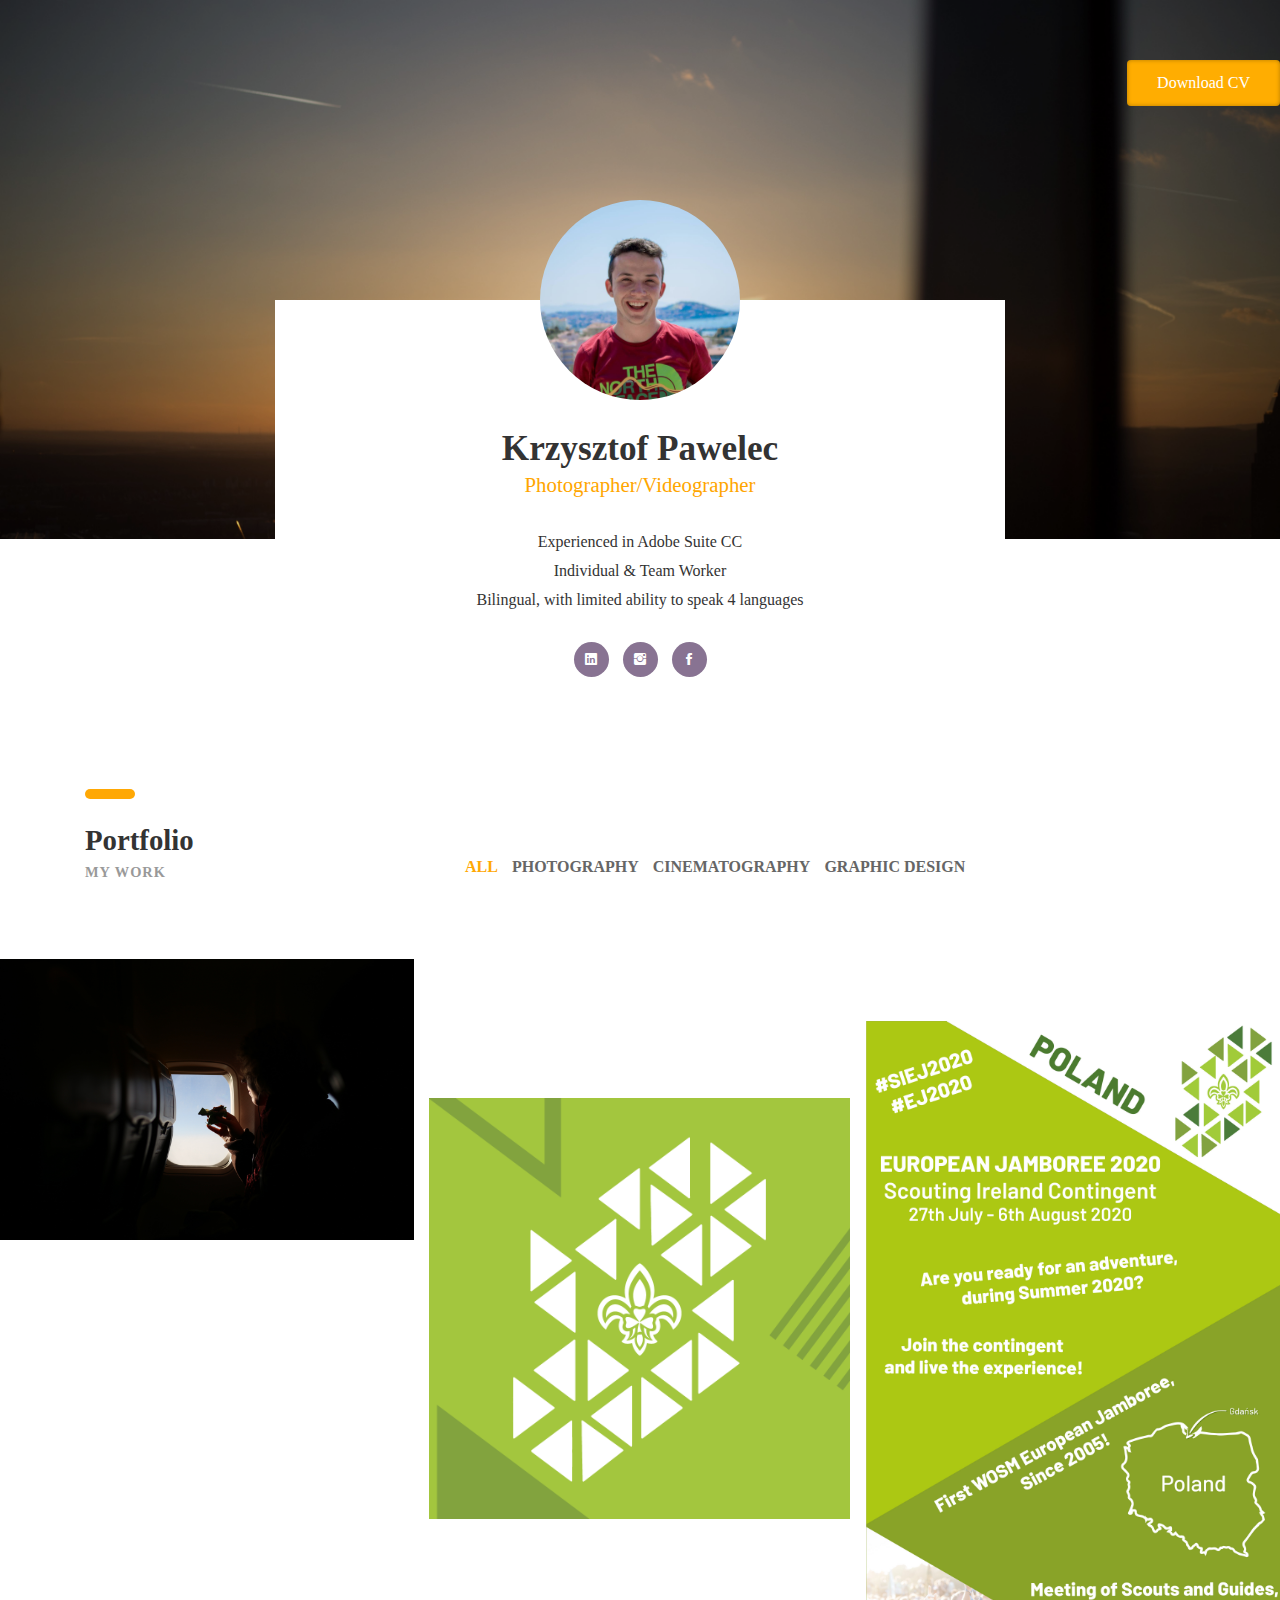
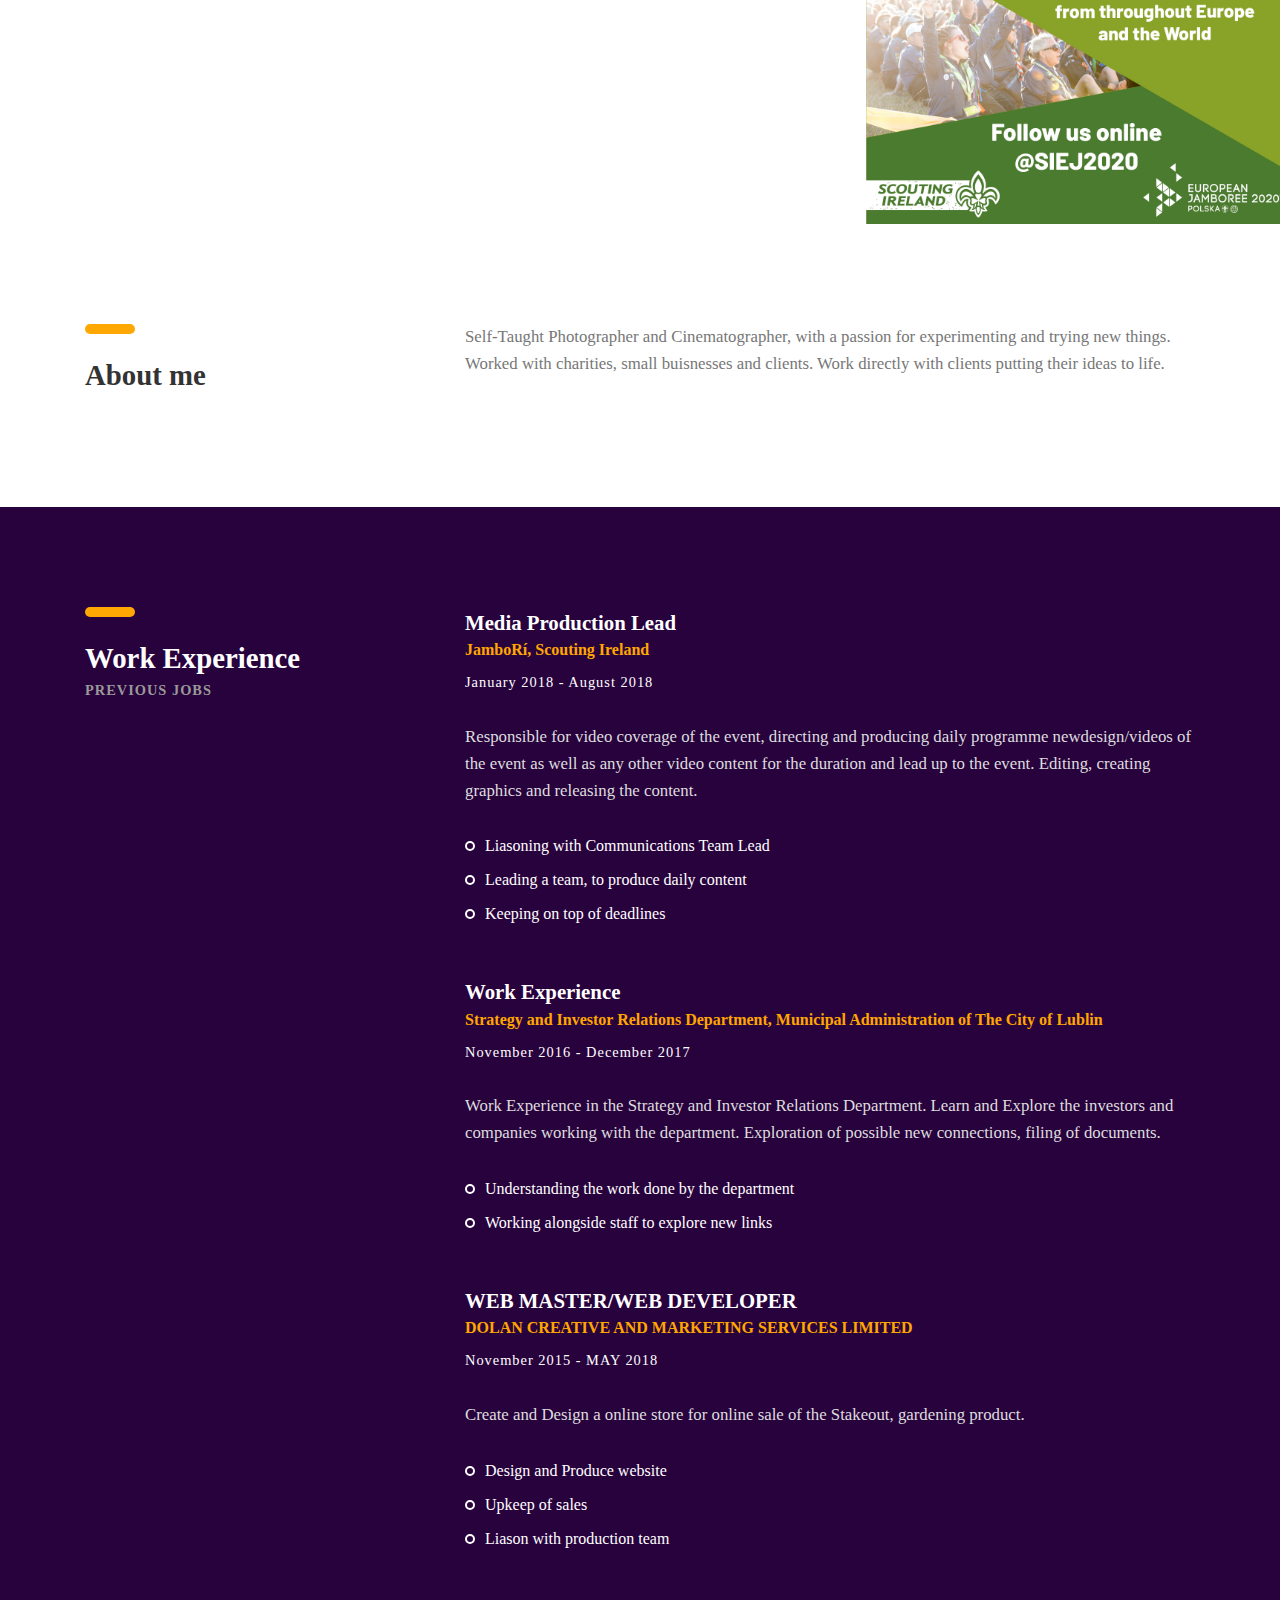
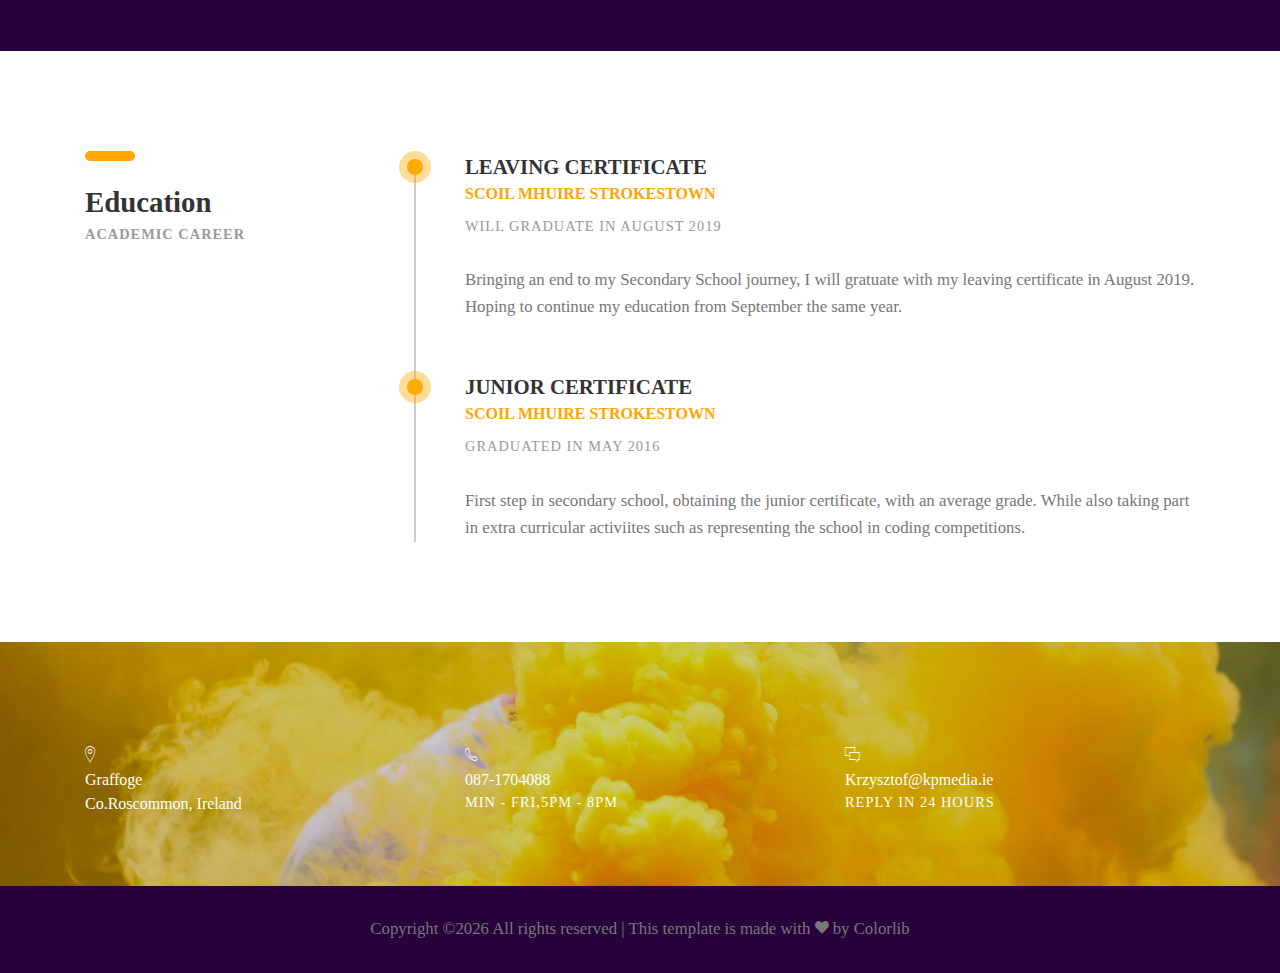
==== newindex.html @ abba3d40 "Add files via upload" ====
<!DOCTYPE HTML>
<html lang="en">
<head>
	<title>Krzysztof Pawelec</title>
	<meta http-equiv="X-UA-Compatible" content="IE=edge">
    <meta name="viewport" content="width=device-width, initial-scale=1">
	<meta charset="UTF-8">
	
	
	<!-- Font -->
	
	<link href="https://newdesign/fonts.googleapis.com/css?family=Poppins:400,500,600,700%7CAllura" rel="stylesheet">
	
	<!-- Stylesheets -->
	
	<link href="newdesign/common-css/bootstrap.css" rel="stylesheet">
	
	<link href="newdesign/common-css/ionicons.css" rel="stylesheet">
	
	<link href="newdesign/common-css/fluidbox.min.css" rel="stylesheet">
	
	<link href="newdesign/01-cv-portfolio/css/styles.css" rel="stylesheet">
	
	<link href="newdesign/01-cv-portfolio/css/responsive.css" rel="stylesheet">
	
	<link href="newdesign/common-css/lity.css" rel="stylesheet">
	
	
</head>
<body>
	
	<header>
		
			<a class="downlad-btn" href="http://cv.kpmedia.ie">Download CV</a>
		</div><!-- container -->
	</header>
	
	<section class="intro-section">
		<div class="container">
			<div class="row">
				<div class="col-md-1 col-lg-2"></div>
				<div class="col-md-10 col-lg-8">
					<div class="intro">
						<div class="profile-img"><img src="newdesign/images/profile-1-250x250.jpg" alt=""></div>
						<h2><b>Krzysztof Pawelec</b></h2>
						<h4 class="font-yellow">Photographer/Videographer</h4>
						<ul class="information margin-tb-30">
							<li>Experienced in Adobe Suite CC</li>
							<li>Individual & Team Worker</li>
							<li>Bilingual, with limited ability to speak 4 languages</li>
						</ul>
						<ul class="social-icons">
							<li><a href="https://www.linkedin.com/in/krzysztof-p/"><i class="ion-social-linkedin"></i></a></li>
							<li><a href="https://www.instagram.com/chris_pawelec/"><i class="ion-social-instagram"></i></a></li>
							<li><a href="https://www.facebook.com/mediakp/"><i class="ion-social-facebook"></i></a></li>
						</ul>
					</div><!-- intro -->
				</div><!-- col-sm-8 -->
			</div><!-- row -->
		</div><!-- container -->
	</section><!-- intro-section -->
	
	<section class="portfolio-section section">
		<div class="container">
			<div class="row">
				<div class="col-sm-4">
					<div class="heading">
						<h3><b>Portfolio</b></h3>
						<h6 class="font-lite-black"><b>MY WORK</b></h6>
					</div>
				</div><!-- col-sm-4 -->
				<div class="col-sm-8">
					<div class="portfolioFilter clearfix margin-b-80">
						<a href="#" data-filter="*" class="current"><b>ALL</b></a>
						<a href="#" data-filter=".photography"><b>PHOTOGRAPHY</b></a>
						<a href="#" data-filter=".cinematography"><b>CINEMATOGRAPHY</b></a>
						<a href="#" data-filter=".graphic-design"><b>GRAPHIC DESIGN</b></a>
					</div><!-- portfolioFilter -->
				</div><!-- col-sm-8 -->
			</div><!-- row -->
		</div><!-- container -->
		
		<div class="portfolioContainer">
			
			<div class="p-item photography">
				<a href="newdesign/images/portfolio-1-600x400.jpg" data-fluidbox>
					<img src="newdesign/images/portfolio-1-600x400.jpg" alt=""></a>
			</div><!-- p-item -->
			
			<div class="p-item cinematography">
				<a href="//www.youtube.com/watch?v=tLc3OqZ1WxQ&t" data-lity ></a>
			</div><!-- p-item -->
			
				
			<div class="p-item photography">
				<a href="newdesign/images/portfolio-2-600x400.jpg" data-lity>
					<img src="newdesign/images/portfolio-2-600x400.jpg" alt=""></a>
			</div><!-- p-item -->
			
			
			<div class="p-item photography">
				<a href="newdesign/images/portfolio-3-600x400.jpg" data-fluidbox>
					<img src="newdesign/images/portfolio-3-600x400.jpg" alt=""></a>
			</div><!-- p-item -->
			
			<div class="p-item photography">
				<a href="newdesign/images/portfolio-4-600x400.jpg" data-fluidbox>
					<img src="newdesign/images/portfolio-4-600x400.jpg" alt=""></a>
			</div><!-- p-item -->
			
			<div class="p-item photography">
				<a href="newdesign/images/portfolio-5-600x800.jpg" data-fluidbox>
					<img src="newdesign/images/portfolio-5-600x800.jpg" alt=""></a>
			</div><!-- p-item -->
				
			<div class="p-item graphic-design">
				<a href="newdesign/images/portfolio-6-600x800.jpg" data-fluidbox>
					<img src="newdesign/images/portfolio-6-600x800.jpg" alt=""></a>
			</div><!-- p-item -->
			
			<div class="p-item photography">
				<a href="newdesign/images/portfolio-7-600x400.jpg" data-fluidbox>
					<img src="newdesign/images/portfolio-7-600x400.jpg" alt=""></a>
			</div><!-- p-item -->
			
			<div class="p-item photography">	
			<a class="img" href="newdesign/images/portfolio-15-400x400.jpg" data-fluidbox>
					<img src="newdesign/images/portfolio-15-400x400.jpg" alt=""></a>
			</div><!-- p-item -->
			
			<div class="p-item graphic-design">
				<a class="img" href="newdesign/images/portfolio-16-400x400.png" data-fluidbox>
					<img src="newdesign/images/portfolio-16-400x400.png" alt=""></a>
			</div><!-- p-item -->
			
		</div><!-- portfolioContainer -->
		
	</section><!-- portfolio-section -->
	
	
	<section class="about-section section">
		<div class="container">
			<div class="row">
				<div class="col-sm-4">
					<div class="heading">
						<h3><b>About me</b></h3>
					</div>
				</div><!-- col-sm-4 -->
				<div class="col-sm-8">
					<p class="margin-b-50">Self-Taught Photographer and Cinematographer,
					with a passion for experimenting and trying new things. Worked with charities, small buisnesses and clients.
					Work directly with clients putting their ideas to life. </p>
					
					</div><!-- row -->
				</div><!-- col-sm-8 -->
			</div><!-- row -->
		</div><!-- container -->
	</section><!-- about-section -->
	
	<section class="experience-section section">
		<div class="container">
			<div class="row">
				<div class="col-sm-4">
					<div class="heading">
						<h3><b>Work Experience</b></h3>
						<h6 class="font-lite-black"><b>PREVIOUS JOBS</b></h6>
					</div>
				</div><!-- col-sm-4 -->
				<div class="col-sm-8">
					
					<div class="experience margin-b-50">
						<h4><b>Media Production Lead</b></h4>
						<h5 class="font-yellow"><b>JamboRí, Scouting Ireland</b></h5>
						<h6 class="margin-t-10">January 2018 - August 2018</h6>
						<p class="font-semi-white margin-tb-30">Responsible for video coverage of the event, 
							directing and producing daily programme newdesign/videos of the event as well as any other video content for the duration and lead up to the event. 
							Editing, creating graphics and releasing the content. </p>
						<ul class="list margin-b-30">
							<li>Liasoning with Communications Team Lead</li>
							<li>Leading a team, to produce daily content</li>
							<li>Keeping on top of deadlines</li>
						</ul>
					</div><!-- experience -->
					
					<div class="experience margin-b-50">
						<h4><b>Work Experience</b></h4>
						<h5 class="font-yellow"><b>Strategy and Investor Relations Department, Municipal Administration of The City of Lublin</b></h5>
						<h6 class="margin-t-10">November 2016 - December 2017</h6>
						<p class="font-semi-white margin-tb-30">Work Experience in the Strategy and Investor Relations Department. 
							Learn and Explore the investors and companies working with the department. 
							Exploration of possible new connections, filing of documents. </p>
						<ul class="list margin-b-30">
							<li>Understanding the work done by the department</li>
							<li>Working alongside staff to explore new links</li>
						</ul>
					</div><!-- experience -->
					
					<div class="experience margin-b-50">
						<h4><b>WEB MASTER/WEB DEVELOPER</b></h4>
						<h5 class="font-yellow"><b>DOLAN CREATIVE AND MARKETING SERVICES LIMITED</b></h5>
						<h6 class="margin-t-10">November 2015 - MAY 2018</h6>
						<p class="font-semi-white margin-tb-30">Create and Design a online store for online sale of the Stakeout, gardening product. 
							</p>
						<ul class="list margin-b-30">
							<li>Design and Produce website</li>
							<li>Upkeep of sales</li>
							<li>Liason with production team</li>
						</ul>
					</div><!-- experience -->
					
				</div><!-- col-sm-8 -->
			</div><!-- row -->
		</div><!-- container -->
		
	</section><!-- experience-section -->
	
	<section class="education-section section">
		<div class="container">
			<div class="row">
				<div class="col-sm-4">
					<div class="heading">
						<h3><b>Education</b></h3>
						<h6 class="font-lite-black"><b>ACADEMIC CAREER</b></h6>
					</div>
				</div><!-- col-sm-4 -->
				<div class="col-sm-8">
					<div class="education-wrapper">
						<div class="education margin-b-50">
							<h4><b>LEAVING CERTIFICATE</b></h4>
							<h5 class="font-yellow"><b>SCOIL MHUIRE STROKESTOWN</b></h5>
							<h6 class="font-lite-black margin-t-10">WILL GRADUATE IN AUGUST 2019</h6>
							<p class="margin-tb-30">Bringing an end to my Secondary School journey, I will gratuate with my leaving certificate in August 2019.
							Hoping to continue my education from September the same year.</p>
						</div><!-- education -->
						
						<div class="education margin-b-50">
							<h4><b>JUNIOR CERTIFICATE</b></h4>
							<h5 class="font-yellow"><b>SCOIL MHUIRE STROKESTOWN</b></h5>
							<h6 class="font-lite-black margin-t-10">GRADUATED IN MAY 2016</h6>
							<p class="margin-tb-30">First step in secondary school, obtaining the junior certificate,
with an average grade. While also taking part in extra curricular activiites such as representing the school in coding competitions.</p>
						</div><!-- education -->
					</div><!-- education-wrapper -->
				</div><!-- col-sm-8 -->
			</div><!-- row -->
		</div><!-- container -->
		
	</section><!-- about-section -->
	
	<section class="counter-section" id="counter">
		<div class="container">
			<div class="heading-wrapper">
				<div class="row">
					<div class="col-sm-6 col-md-6 col-lg-4">
						<div class="info">
							<i class="icon ion-ios-location-outline"></i>
							<div class="right-area">
								<h5>Graffoge</h5>
								<h5>Co.Roscommon, Ireland</h5>
							</div><!-- right-area -->
						</div><!-- info -->
					</div><!-- col-sm-4 -->
					
					<div class="col-sm-6 col-md-6 col-lg-4">
						<div class="info">
							<i class="icon ion-ios-telephone-outline"></i>
							<div class="right-area">
								<h5>087-1704088</h5>
								<h6>MIN - FRI,5PM - 8PM</h6>
							</div><!-- right-area -->
						</div><!-- info -->
					</div><!-- col-sm-4 -->
					
					<div class="col-sm-6 col-md-6 col-lg-4">
						<div class="info">
							<i class="icon ion-ios-chatboxes-outline"></i>
							<div class="right-area">
								<h5>Krzysztof@kpmedia.ie</h5>
								<h6>REPLY IN 24 HOURS</h6>
							</div><!-- right-area -->
						</div><!-- info -->
					</div><!-- col-sm-4 -->
				</div><!-- row -->
			</div><!-- heading-wrapper -->
		</div><!-- container-->
    </section><!-- counter-section-->
	
	<footer>
		<p class="copyright">
			<!-- Link back to Colorlib can't be removed. Template is licensed under CC BY 3.0. -->
Copyright &copy;<script>document.write(new Date().getFullYear());</script> All rights reserved | This template is made with <i class="ion-heart" aria-hidden="true"></i> by <a href="https://colorlib.com" target="_blank">Colorlib</a>
<!-- Link back to Colorlib can't be removed. Template is licensed under CC BY 3.0. -->
		</p>


	</footer>
	
	
	<!-- SCIPTS -->
	
	<script src="newdesign/common-js/jquery-3.2.1.min.js"></script>
	
	<script src="newdesign/common-js/tether.min.js"></script>
	
	<script src="newdesign/common-js/bootstrap.js"></script>
	
	<script src="newdesign/common-js/isotope.pkgd.min.js"></script>
	
	<script src="newdesign/common-js/jquery.waypoints.min.js"></script>
	
	<script src="newdesign/common-js/progressbar.min.js"></script>
	
	<script src="newdesign/common-js/jquery.fluidbox.min.js"></script>
	
	<script src="newdesign/common-js/scripts.js"></script>
	
	<script src="newdesign/common-js/jquery.js"></script>
	
	<script src="newdesign/common-js/lity.js"></script>
	
</body>
</html>
---- newdesign/common-css/fluidbox.min.css ----
@-webkit-keyframes a{0%{-webkit-transform:translate(-50%,-50%) rotateX(0) rotateY(0);transform:translate(-50%,-50%) rotateX(0) rotateY(0)}50%{-webkit-transform:translate(-50%,-50%) rotateX(-180deg) rotateY(0);transform:translate(-50%,-50%) rotateX(-180deg) rotateY(0)}to{-webkit-transform:translate(-50%,-50%) rotateX(-180deg) rotateY(-180deg);transform:translate(-50%,-50%) rotateX(-180deg) rotateY(-180deg)}}@keyframes a{0%{-webkit-transform:translate(-50%,-50%) rotateX(0) rotateY(0);transform:translate(-50%,-50%) rotateX(0) rotateY(0)}50%{-webkit-transform:translate(-50%,-50%) rotateX(-180deg) rotateY(0);transform:translate(-50%,-50%) rotateX(-180deg) rotateY(0)}to{-webkit-transform:translate(-50%,-50%) rotateX(-180deg) rotateY(-180deg);transform:translate(-50%,-50%) rotateX(-180deg) rotateY(-180deg)}}.fluidbox{outline:none}.fluidbox__overlay{background-color:hsla(0,0%,100%,.85);cursor:pointer;cursor:zoom-out;opacity:0;pointer-events:none;position:fixed;top:-100%;left:0;bottom:-100%;right:0;-webkit-transition:all .5s ease-in-out;transition:all .5s ease-in-out}.fluidbox--opened .fluidbox__overlay{pointer-events:auto}.fluidbox__wrap{background-position:center center;background-size:cover;margin:0 auto;position:relative;-webkit-transition:all .5s ease-in-out;transition:all .5s ease-in-out}.fluidbox--closed .fluidbox__thumb,.fluidbox__thumb{-webkit-transition:opacity 0s ease-in-out 0s;transition:opacity 0s ease-in-out 0s}.fluidbox__ghost{background-size:100% 100%;background-position:center center;background-repeat:no-repeat;position:absolute;-webkit-transition:opacity 0s 0s,-webkit-transform .5s 0s;transition:opacity 0s 0s,-webkit-transform .5s 0s;transition:opacity 0s 0s,transform .5s 0s;transition:opacity 0s 0s,transform .5s 0s,-webkit-transform .5s 0s}.fluidbox--opened .fluidbox__ghost{cursor:pointer;cursor:zoom-out}.fluidbox--closed .fluidbox__ghost{-webkit-transition:opacity 0s .5s,-webkit-transform .5s 0s;transition:opacity 0s .5s,-webkit-transform .5s 0s;transition:opacity 0s .5s,transform .5s 0s;transition:opacity 0s .5s,transform .5s 0s,-webkit-transform .5s 0s}.fluidbox__loader{opacity:0;-webkit-perspective:200px;perspective:200px;pointer-events:none;position:absolute;top:0;left:0;bottom:0;right:0}.fluidbox__loader:before{background-color:hsla(0,0%,100%,.85);content:'';-webkit-transform-style:preserve-3d;transform-style:preserve-3d;position:absolute;top:50%;left:50%;width:20%;padding-bottom:20%;-webkit-transform:translate(-50%,-50%);transform:translate(-50%,-50%);-webkit-transition-property:-webkit-transform;transition-property:-webkit-transform;transition-property:transform;transition-property:transform,-webkit-transform;-webkit-transition-duration:.5s;transition-duration:.5s;-webkit-transition-delay:0s;transition-delay:0s}.fluidbox--loading .fluidbox__loader{opacity:1;-webkit-transition:opacity .5s ease-in-out .5s;transition:opacity .5s ease-in-out .5s}.fluidbox--loading .fluidbox__loader:before{-webkit-animation:a 1s 0s infinite ease-in-out forwards;animation:a 1s 0s infinite ease-in-out forwards}
/*# sourceMappingURL=fluidbox.min.css.map */
---- newdesign/01-cv-portfolio/css/styles.css ----
/*
====================================================

* 	[Master Stylesheet]
	
	Theme Name :  
	Version    :  
	Author     :  
	Author URI :  

====================================================

	TOC
	
	1. PRIMARY STYLES
	2. COMMONS FOR PAGE DESIGN
	3. HEADER
	4. INTRO SECTION
	5. PORFOLIO SECTION
	6. ABOUT SECTION
	7. EXPERIENCE SECTION
	8. EDUCATION SECTION
	9. COUNTER SECTION
	10. FOOTER

====================================================


/* ---------------------------------
1. PRIMARY STYLES
--------------------------------- */

html{ font-size: 100%; height: 100%; overflow-x: hidden; margin: 0px;  padding: 0px; touch-action: manipulation; }


body{ font-size: 16px; font-family: 'Poppins', serif; width: 100%; height: 100%; margin: 0; font-weight: 400;
	-webkit-font-smoothing: antialiased; -moz-osx-font-smoothing: grayscale; word-wrap: break-word; 
	color: #333; }

h1, h2, h3, h4, h5, h6, p, a, ul, span, li, img, inpot, button{ margin: 0; padding: 0; }

h1,h2,h3,h4,h5,h6{ line-height: 1.5; font-weight: inherit; }

h1,h2,h3{ font-family: 'Poppins', cursive; }

p{ line-height: 1.6; font-size: 1.05em; font-weight: 400; color: #777; }

h1{ font-size: 4em; line-height: 1; }
h2{ font-size: 2.2em; line-height: 1.1; }
h3{ font-size: 1.8em; }
h4{ font-size: 1.3em; }
h5{ font-size: 1em; }
h6{ font-size: .9em; letter-spacing: 1px; }

a, button{ display: inline-block; text-decoration: none; color: inherit; line-height: 1; 
	-webkit-transition: all .25s ease-in-out; transition: all .25s ease-in-out; }

a:focus, a:active, a:hover,
button:focus, button:active, button:hover,
a b.light-color:hover{ text-decoration: none; color: #FFA804; }

b{ font-weight: 600; }

img{ width: 100%; }

li{ list-style: none; display: inline-block; }

span{ display: inline-block; }

button{ outline: 0; border: 0; background: none; cursor: pointer; }

.icon{ font-size: 1.1em; display: inline-block; line-height: inherit; }

[class^="icon-"]:before, [class*=" icon-"]:before{ line-height: inherit; }

b.max-bold{ font-weight: 700; }

#headerPopup{
  width:75%;
  margin:0 auto;
}

#headerPopup iframe{
  width:100%;
  margin:0 auto;
}


/* ---------------------------------
2. COMMONS FOR PAGE DESIGN
--------------------------------- */

.section{ padding: 100px 0 50px; }

.section .heading{ margin-bottom: 60px; }

.section .heading:before{ content:''; height: 10px; width: 50px; border-radius: 5px;
	margin-bottom: 20px; display: block; background: #FFA804; }
	
.margin-t-10{ margin-top: 10px; }

.margin-b-30{ margin-bottom: 30px; }
.margin-b-50{ margin-bottom: 50px; }

.margin-tb-30{ margin-top: 30px; margin-bottom: 30px; }

.font-yellow{ color: #FFA600; }

.font-semi-white{ color: #ddd; }

.font-lite-black{ color: #999; }


/* ---------------------------------
3. HEADER
--------------------------------- */

header{ position: absolute; top: 30px; left: 0; right: 0; z-index: 100; }

header .heading-wrapper{ border-radius: 5px; padding: 30px 40px 20px; background: #FFAD01; color: #fff; }

header .info{ margin-bottom: 10px; }

header .info .icon{ float: left; font-size: 30px; }

header .info .right-area{ margin-left: 45px; }

header .downlad-btn{ padding: 15px 30px; border-radius: 4px; float: right; margin-top: 30px;
	box-shadow: inset 0 0px 4px rgba(0,0,0,.3); background: #FFAD01; color: #fff; 
	-webkit-transition: all .2s ease; transition: all .2s ease; }

header .downlad-btn:hover{ -webkit-transform: translateY(-4px); transform: translateY(-4px); }


/* ---------------------------------
4. INTRO SECTION
--------------------------------- */

.intro-section{ padding-top: 200px; position: relative; background-size: cover; 
	z-index: 1;background-image: url(../../images/slider-1-1920x1080.jpg); }

.intro-section:before{ content:''; z-index: -1; position: absolute; top: 0; bottom: 0; left: 0; 
	right: 0; background: rgba(0,0,0, .2); }
	
.intro-section:after{ content: ''; position: absolute; bottom: 0; left: 0; right: 0;
	height: 150px; z-index: -1; background: #fff; }

.intro{ padding: 0 20px; margin-top: 100px; text-align: center; background: #fff; }

.intro .profile-img{ height: 200px; width: 200px; border-radius: 100px; margin: 0 auto; 
	overflow: hidden; position: relative; top: -100px; margin-bottom: -70px;  }

.intro .information > li{ display: block; margin: 5px 0; }

.intro .social-icons > li > a{ height: 35px; line-height: 35px; width: 35px; border-radius: 20px; 
	overflow: hidden; z-index: 1; position: relative; margin: 0 5px 5px; background: #887392; color: #fff; }

.intro .social-icons > li > a:after{ content: ''; position: absolute; bottom: 0; left: 0; right: 0;
	top: 0; z-index: -1; border-radius: 20px; background: #FFA804; 
	-webkit-transition: all .2s ease; transition: all .2s ease;
	-webkit-transform: scale(0); transform: scale(0); }

.intro .social-icons > li > a:hover:after{ -webkit-transform: scale(1); transform: scale(1); }


/* ---------------------------------
5. PORFOLIO SECTION
--------------------------------- */

.portfolio-section{ padding-bottom: 0; }

.portfolio-section .portfolioFilter{ margin-top: 60px; color: #666; }

.portfolio-section .portfolioFilter a{ margin: 10px 10px 0 0; }

.portfolio-section .portfolioFilter a.current{  color: #FFA804; }

.portfolio-section .portfolioContainer{ margin-left: -15px; margin-right: -15px; }

.portfolio-section .p-item{ width: 33.333%; padding: 0 7.5px 0px; margin-top: 15px; }

.portfolio-section .p-item a{ display: inline; }

.portfolio-section .p-item.p-item-2 .img:first-child{ float: left; width: 50%; padding-right: 7.5px; }

.portfolio-section .p-item.p-item-2 .img:last-child{ float: right; width: 50%; padding-left: 7.5px; }


/* ---------------------------------
6. ABOUT SECTION
--------------------------------- */

.radial-progress{ position: relative; max-width: 200px; margin: 0 auto; }

.radial-progress .progressbar-text{ font-size: 2.2em; font-weight: 500; 
	padding-bottom: 25px!important; color: #333!important; }

.radial-progress .progressbar-text:after{ content:'%'; }

.radial-progress .progress-title{ position: absolute; top: 50%; left: 50%; width: 100%;
	letter-spacing: 0; text-align: center; transform: translate(-50%, 15px); color: #777; }

	

/* ---------------------------------
7. EXPERIENCE SECTION
--------------------------------- */

.experience-section{ background: #28023D; color: #fff; }

.experience .list > li{ display: block; position: relative; margin-bottom: 10px; padding-left: 20px; }

.experience .list > li:before{ content: ''; position: absolute; top: 50%; left: 0; height: 10px; 
	width: 10px; margin-top: -5px; display: block; border-radius: 10px; border: 2px solid #fff; }

	
/* ---------------------------------
8. EDUCATION SECTION
--------------------------------- */

.education-wrapper{ position: relative; }

.education-wrapper:after{ content:''; position: absolute; top: 8px; bottom: 0; left: -51px;
	width: 2px; background: #ccc; }

.education-wrapper .education{ position: relative; }

.education-wrapper .education:after{ content:''; position: absolute; top: 8px; left: -58px; width: 16px; 
	height: 16px; border-radius: 10px; z-index: 1;
	box-shadow: 0 0 0 8px rgba(255,171,0, .4); background: #FFAB00; }
	
	
/* ---------------------------------
9. COUNTER SECTION
--------------------------------- */

.counter-section{ position: relative; padding: 100px 0 70px; background-size: cover; z-index: 1; 
	background-image: url(../../images/slider-2-1920x600.jpg); color: #fff; }

.counter-section:after{ content:''; z-index: -1; position: absolute; top: 0; bottom: 0; left: 0; 
	right: 0; background: rgba(0,0,0, .2); }

.counter{ position: relative; }
	
.counter .title{ text-align: right; margin-right: 130px; }

.counter .desc{ position: absolute; bottom: 4px; right: 0px; width: 110px; }


/* RADIAL PREOGRESS SECTION */


.radial-progress{ position: relative; max-width: 200px; margin: 0 auto; }

.radial-progress .progressbar-text{ font-size: 2.2em; font-weight: 500; 
	padding-bottom: 25px!important; color: #333!important; }

.radial-progress .progressbar-text:after{ content:'%'; }

.radial-progress .progress-title{ position: absolute; top: 50%; left: 50%; width: 100%;
	letter-spacing: 0; text-align: center; transform: translate(-50%, 15px); color: #777; }

	
	
/* ---------------------------------
10. FOOTER
--------------------------------- */

.copyright{ text-align: center; padding: 30px 0; background: #28023D; }
---- newdesign/01-cv-portfolio/css/responsive.css ----
/* Screens Resolution : 992px
-------------------------------------------------------------------------- */
@media only screen and (max-width: 1200px) {
	/* ---------------------------------
	9. COUNTER SECTION
	--------------------------------- */

	.counter-section{ text-align: center; padding: 50px 0 20px; }

	.counter{ display: inline-block; }
	
	.counter .desc{ text-align: left; }
}

/* Screens Resolution : 992px
-------------------------------------------------------------------------- */
@media only screen and (max-width: 992px) {
	
	/* ---------------------------------
	4. INTRO SECTION
	--------------------------------- */

	.intro-section{ padding-top: 250px; }
	
}

/* Screens Resolution : 767px
-------------------------------------------------------------------------- */
@media only screen and (max-width: 767px) {
	
	/* ---------------------------------
	1. PRIMARY STYLES
	--------------------------------- */

	p{ line-height: 1.4; }

	h1{ font-size: 3em; }
	h2{ font-size: 2em; }
	h3{ font-size: 1.8em; }


	
	/* ---------------------------------
	2. COMMONS FOR PAGE DESIGN
	--------------------------------- */

	.section{ padding: 50px 0 0px; }

	.section .heading{ margin-bottom: 30px; }

	
	/* ---------------------------------
	4. INTRO SECTION
	--------------------------------- */

	.intro-section{ padding-top: 350px; }


	/* ---------------------------------
	5. PORFOLIO SECTION
	--------------------------------- */

	.portfolio-section{ padding-bottom: 0; }
	
	.portfolio-section .portfolioFilter{ margin: 0px 0 10px; }
	
	.portfolio-section .portfolioContainer{ margin-left: 0; margin-right: 0; }

	.portfolio-section .p-item{ width: 50%; padding: 0 15px 0px; }

	.portfolio-section .p-item{ max-width: 400px; }

	
	/* ---------------------------------
	8. EDUCATION SECTION
	--------------------------------- */
	
	.education-wrapper:after,
	.education-wrapper .education:after{ display: none; }

}

/* Screens Resolution : 575px
-------------------------------------------------------------------------- */
@media only screen and (max-width: 575px) {
	
	/* ---------------------------------
	1. PRIMARY STYLES
	--------------------------------- */

	body{ font-size: 14px;  }
	

	/* ---------------------------------
	5. PORFOLIO SECTION
	--------------------------------- */
	
	.portfolio-section .p-item{ width: 100%; }
	
}

/* Screens Resolution : 479px
-------------------------------------------------------------------------- */
@media only screen and (max-width: 479px) {


}

/* Screens Resolution : 359px
-------------------------------------------------------------------------- */
@media only screen and (max-width: 359px) {
	
	/* ---------------------------------
	3. HEADER
	--------------------------------- */

	header .heading-wrapper{  padding: 30px 20px 20px; }

	header .info .icon{ font-size: 25px; }

	header .info .right-area{ margin-left: 35px; }

}

/* Screens Resolution : 290px
-------------------------------------------------------------------------- */
@media only screen and (max-width: 290px) {

	
}

/* Screens Resolution : 290px
-------------------------------------------------------------------------- */
@media only screen and (max-width: 260px) {
	
	/* ---------------------------------
	3. HEADER
	--------------------------------- */

	header .heading-wrapper{  padding: 10px 15px 0px; }

	header .info .icon{ font-size: 15px; }

	header .info .right-area{ margin-left: 20px; }
	
	/* ---------------------------------
	4. INTRO SECTION
	--------------------------------- */

	.intro .profile-img{ width: 80%; height: auto; top: 0; margin-bottom: 10px; }
	
	.intro{ padding: 20px 10px 0; margin-right: -15px; margin-left: -15px; }
	
}
---- newdesign/common-css/lity.css ----
/*! Lity - v2.3.1 - 2018-04-20
* http://sorgalla.com/lity/
* Copyright (c) 2015-2018 Jan Sorgalla; Licensed MIT */
.lity {
  z-index: 9990;
  position: fixed;
  top: 0;
  right: 0;
  bottom: 0;
  left: 0;
  white-space: nowrap;
  background: #0b0b0b;
  background: rgba(0, 0, 0, 0.9);
  outline: none !important;
  opacity: 0;
  -webkit-transition: opacity 0.3s ease;
  -o-transition: opacity 0.3s ease;
  transition: opacity 0.3s ease;
}
.lity.lity-opened {
  opacity: 1;
}
.lity.lity-closed {
  opacity: 0;
}
.lity * {
  -webkit-box-sizing: border-box;
     -moz-box-sizing: border-box;
          box-sizing: border-box;
}
.lity-wrap {
  z-index: 9990;
  position: fixed;
  top: 0;
  right: 0;
  bottom: 0;
  left: 0;
  text-align: center;
  outline: none !important;
}
.lity-wrap:before {
  content: '';
  display: inline-block;
  height: 100%;
  vertical-align: middle;
  margin-right: -0.25em;
}
.lity-loader {
  z-index: 9991;
  color: #fff;
  position: absolute;
  top: 50%;
  margin-top: -0.8em;
  width: 100%;
  text-align: center;
  font-size: 14px;
  font-family: Arial, Helvetica, sans-serif;
  opacity: 0;
  -webkit-transition: opacity 0.3s ease;
  -o-transition: opacity 0.3s ease;
  transition: opacity 0.3s ease;
}
.lity-loading .lity-loader {
  opacity: 1;
}
.lity-container {
  z-index: 9992;
  position: relative;
  text-align: left;
  vertical-align: middle;
  display: inline-block;
  white-space: normal;
  max-width: 100%;
  max-height: 100%;
  outline: none !important;
}
.lity-content {
  z-index: 9993;
  width: 100%;
  -webkit-transform: scale(1);
      -ms-transform: scale(1);
       -o-transform: scale(1);
          transform: scale(1);
  -webkit-transition: -webkit-transform 0.3s ease;
  transition: -webkit-transform 0.3s ease;
  -o-transition: -o-transform 0.3s ease;
  transition: transform 0.3s ease;
  transition: transform 0.3s ease, -webkit-transform 0.3s ease, -o-transform 0.3s ease;
}
.lity-loading .lity-content,
.lity-closed .lity-content {
  -webkit-transform: scale(0.8);
      -ms-transform: scale(0.8);
       -o-transform: scale(0.8);
          transform: scale(0.8);
}
.lity-content:after {
  content: '';
  position: absolute;
  left: 0;
  top: 0;
  bottom: 0;
  display: block;
  right: 0;
  width: auto;
  height: auto;
  z-index: -1;
  -webkit-box-shadow: 0 0 8px rgba(0, 0, 0, 0.6);
          box-shadow: 0 0 8px rgba(0, 0, 0, 0.6);
}
.lity-close {
  z-index: 9994;
  width: 35px;
  height: 35px;
  position: fixed;
  right: 0;
  top: 0;
  -webkit-appearance: none;
  cursor: pointer;
  text-decoration: none;
  text-align: center;
  padding: 0;
  color: #fff;
  font-style: normal;
  font-size: 35px;
  font-family: Arial, Baskerville, monospace;
  line-height: 35px;
  text-shadow: 0 1px 2px rgba(0, 0, 0, 0.6);
  border: 0;
  background: none;
  outline: none;
  -webkit-box-shadow: none;
          box-shadow: none;
}
.lity-close::-moz-focus-inner {
  border: 0;
  padding: 0;
}
.lity-close:hover,
.lity-close:focus,
.lity-close:active,
.lity-close:visited {
  text-decoration: none;
  text-align: center;
  padding: 0;
  color: #fff;
  font-style: normal;
  font-size: 35px;
  font-family: Arial, Baskerville, monospace;
  line-height: 35px;
  text-shadow: 0 1px 2px rgba(0, 0, 0, 0.6);
  border: 0;
  background: none;
  outline: none;
  -webkit-box-shadow: none;
          box-shadow: none;
}
.lity-close:active {
  top: 1px;
}
/* Image */
.lity-image img {
  max-width: 100%;
  display: block;
  line-height: 0;
  border: 0;
}
/* iFrame */
.lity-iframe .lity-container,
.lity-youtube .lity-container,
.lity-vimeo .lity-container,
.lity-facebookvideo .lity-container,
.lity-googlemaps .lity-container {
  width: 100%;
  max-width: 964px;
}
.lity-iframe-container {
  width: 100%;
  height: 0;
  padding-top: 56.25%;
  overflow: auto;
  pointer-events: auto;
  -webkit-transform: translateZ(0);
          transform: translateZ(0);
  -webkit-overflow-scrolling: touch;
}
.lity-iframe-container iframe {
  position: absolute;
  display: block;
  top: 0;
  left: 0;
  width: 100%;
  height: 100%;
  -webkit-box-shadow: 0 0 8px rgba(0, 0, 0, 0.6);
          box-shadow: 0 0 8px rgba(0, 0, 0, 0.6);
  background: #000;
}
.lity-hide {
  display: none;
}
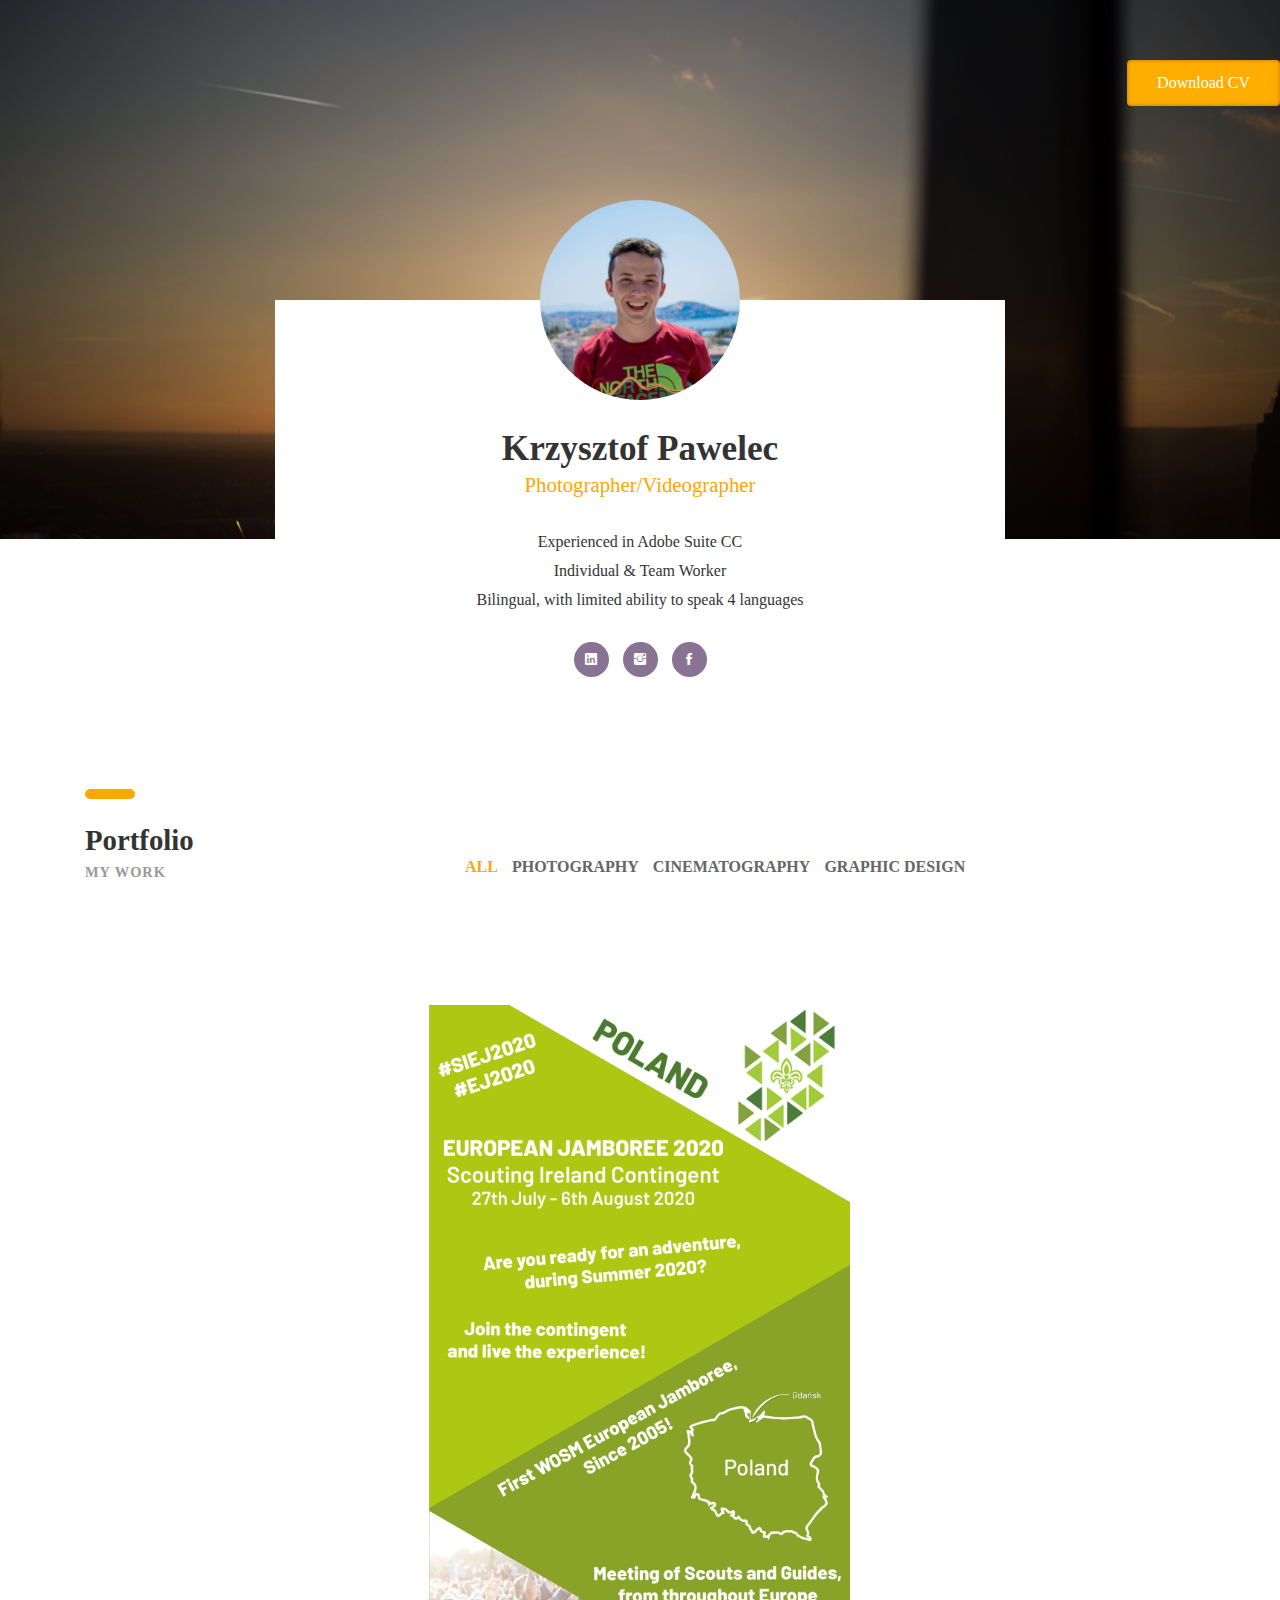
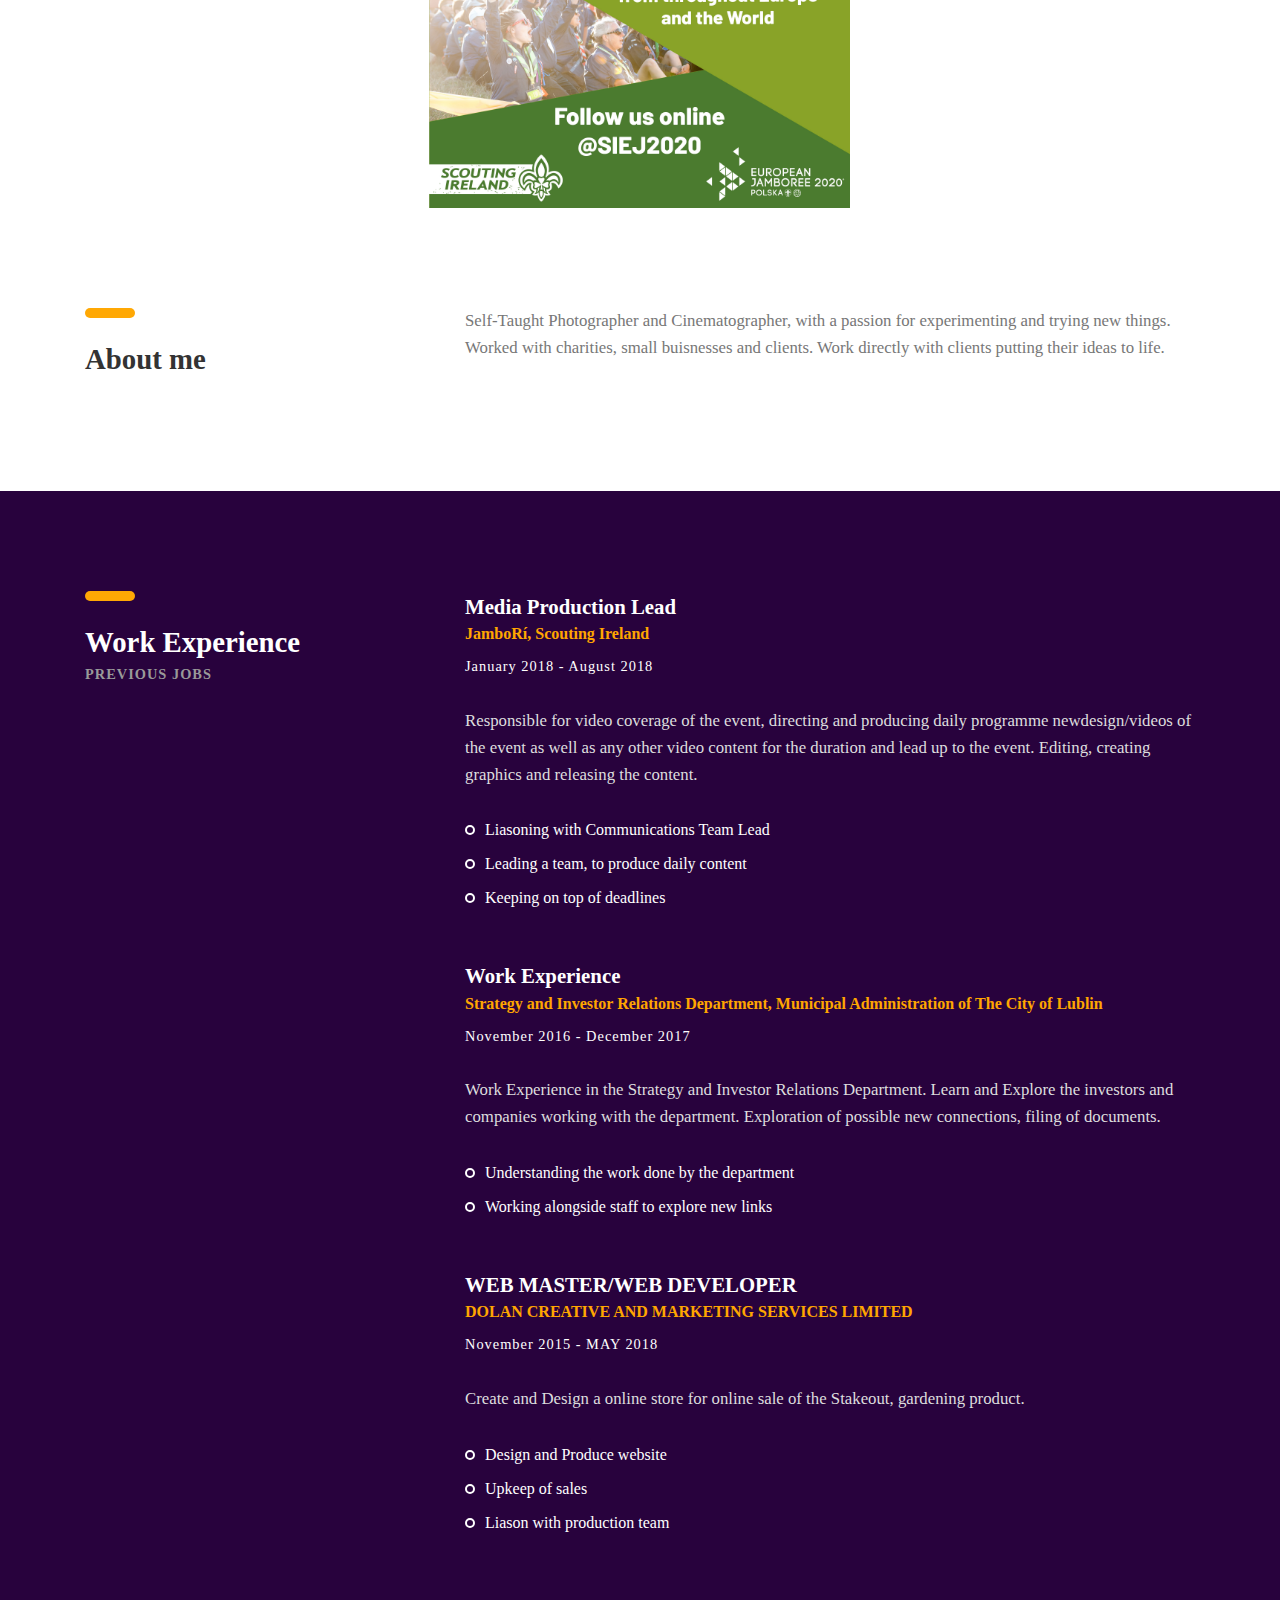
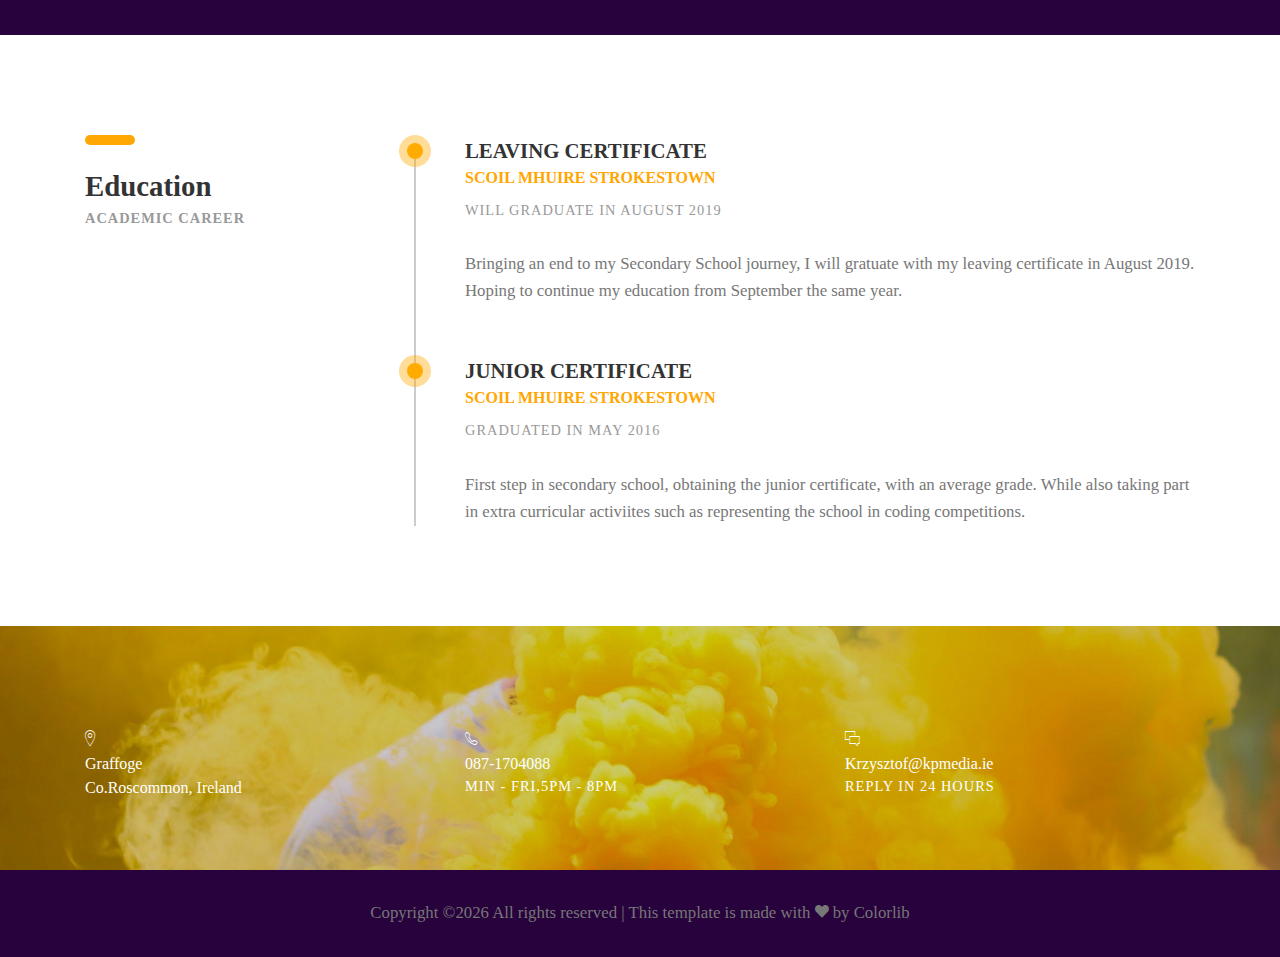
==== commit 8ae92044: "Update newindex.html" ====
--- a/newindex.html
+++ b/newindex.html
@@ -83,8 +83,8 @@
 		<div class="portfolioContainer">
 			
 			<div class="p-item photography">
-				<a href="newdesign/images/portfolio-1-600x400.jpg" data-fluidbox>
-					<img src="newdesign/images/portfolio-1-600x400.jpg" alt=""></a>
+				<a href="https://drive.google.com/file/d/1f-FlefuQ9_p8uUJXXwuZDq0aSyTnjiwS/view?usp=sharing" data-fluidbox>
+					<img src="https://drive.google.com/file/d/1f-FlefuQ9_p8uUJXXwuZDq0aSyTnjiwS/view?usp=sharing" alt=""></a>
 			</div><!-- p-item -->
 			
 			<div class="p-item cinematography">
@@ -124,13 +124,13 @@
 			</div><!-- p-item -->
 			
 			<div class="p-item photography">	
-			<a class="img" href="newdesign/images/portfolio-15-400x400.jpg" data-fluidbox>
-					<img src="newdesign/images/portfolio-15-400x400.jpg" alt=""></a>
+			<a class="img" href="https://drive.google.com/file/d/1ey6KW_AXUCyadwKs66AvmFju-DTfPlHN/view?usp=sharing" data-fluidbox>
+					<img src="https://drive.google.com/file/d/1ey6KW_AXUCyadwKs66AvmFju-DTfPlHN/view?usp=sharing" alt=""></a>
 			</div><!-- p-item -->
 			
 			<div class="p-item graphic-design">
-				<a class="img" href="newdesign/images/portfolio-16-400x400.png" data-fluidbox>
-					<img src="newdesign/images/portfolio-16-400x400.png" alt=""></a>
+				<a class="img" href="https://drive.google.com/file/d/1ecRo0SBq8FLIb0pT2Klghr1t3OeMd37_/view?usp=sharing" data-fluidbox>
+					<img src="https://drive.google.com/file/d/1ecRo0SBq8FLIb0pT2Klghr1t3OeMd37_/view?usp=sharing" alt=""></a>
 			</div><!-- p-item -->
 			
 		</div><!-- portfolioContainer -->
@@ -319,4 +319,4 @@
 	<script src="newdesign/common-js/lity.js"></script>
 	
 </body>
-</html>+</html>
